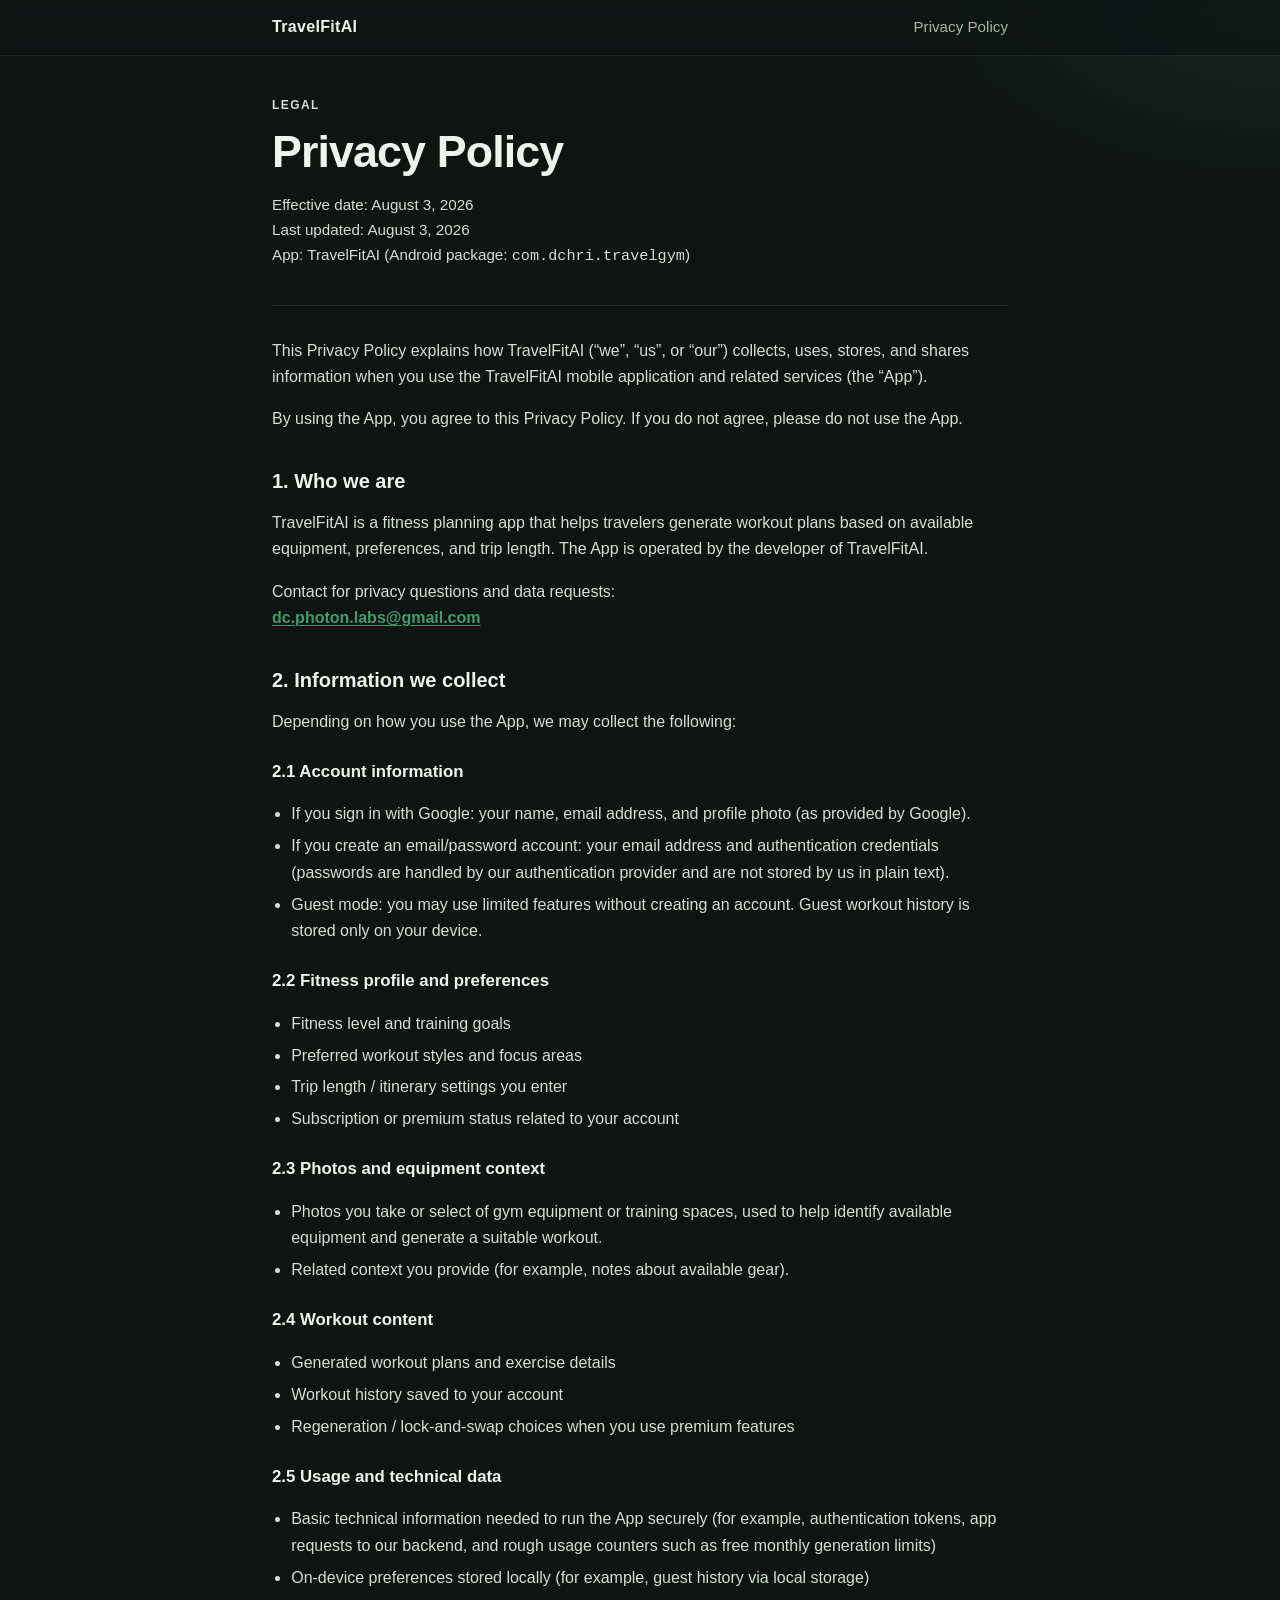
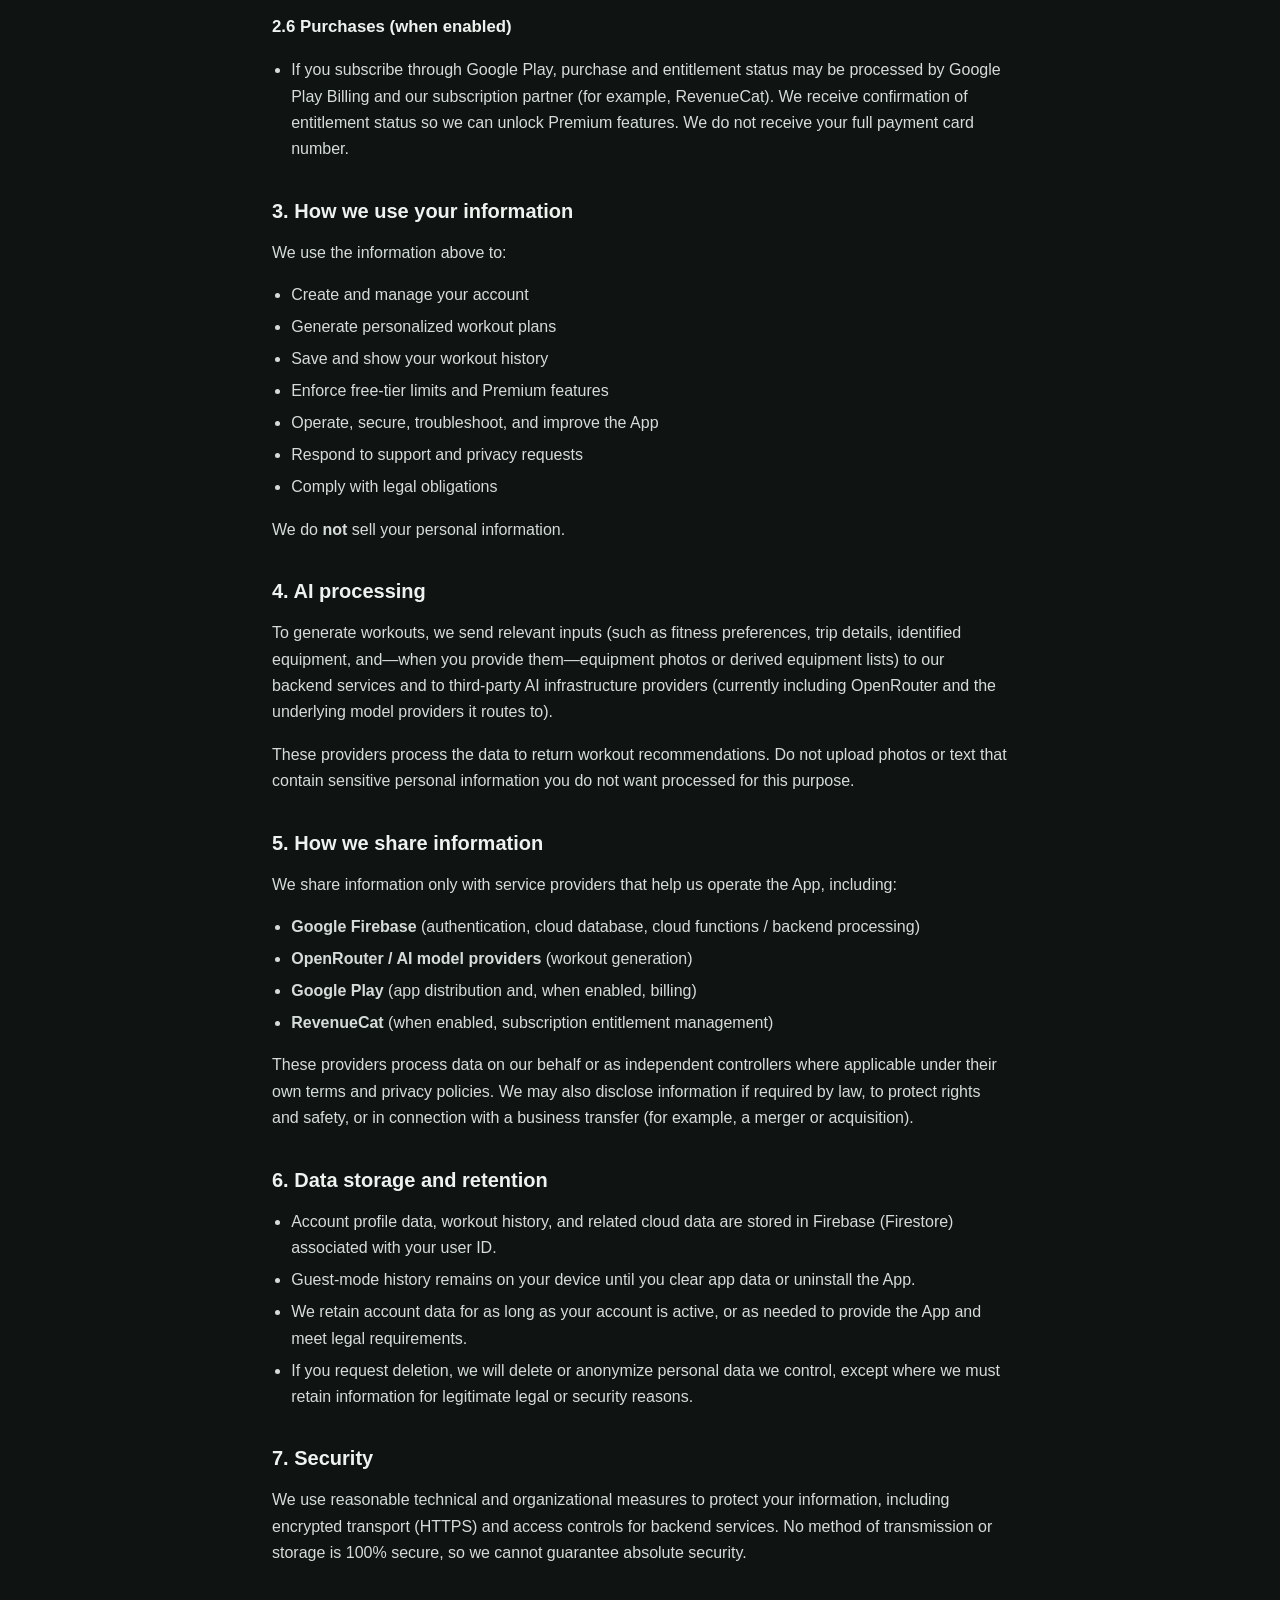
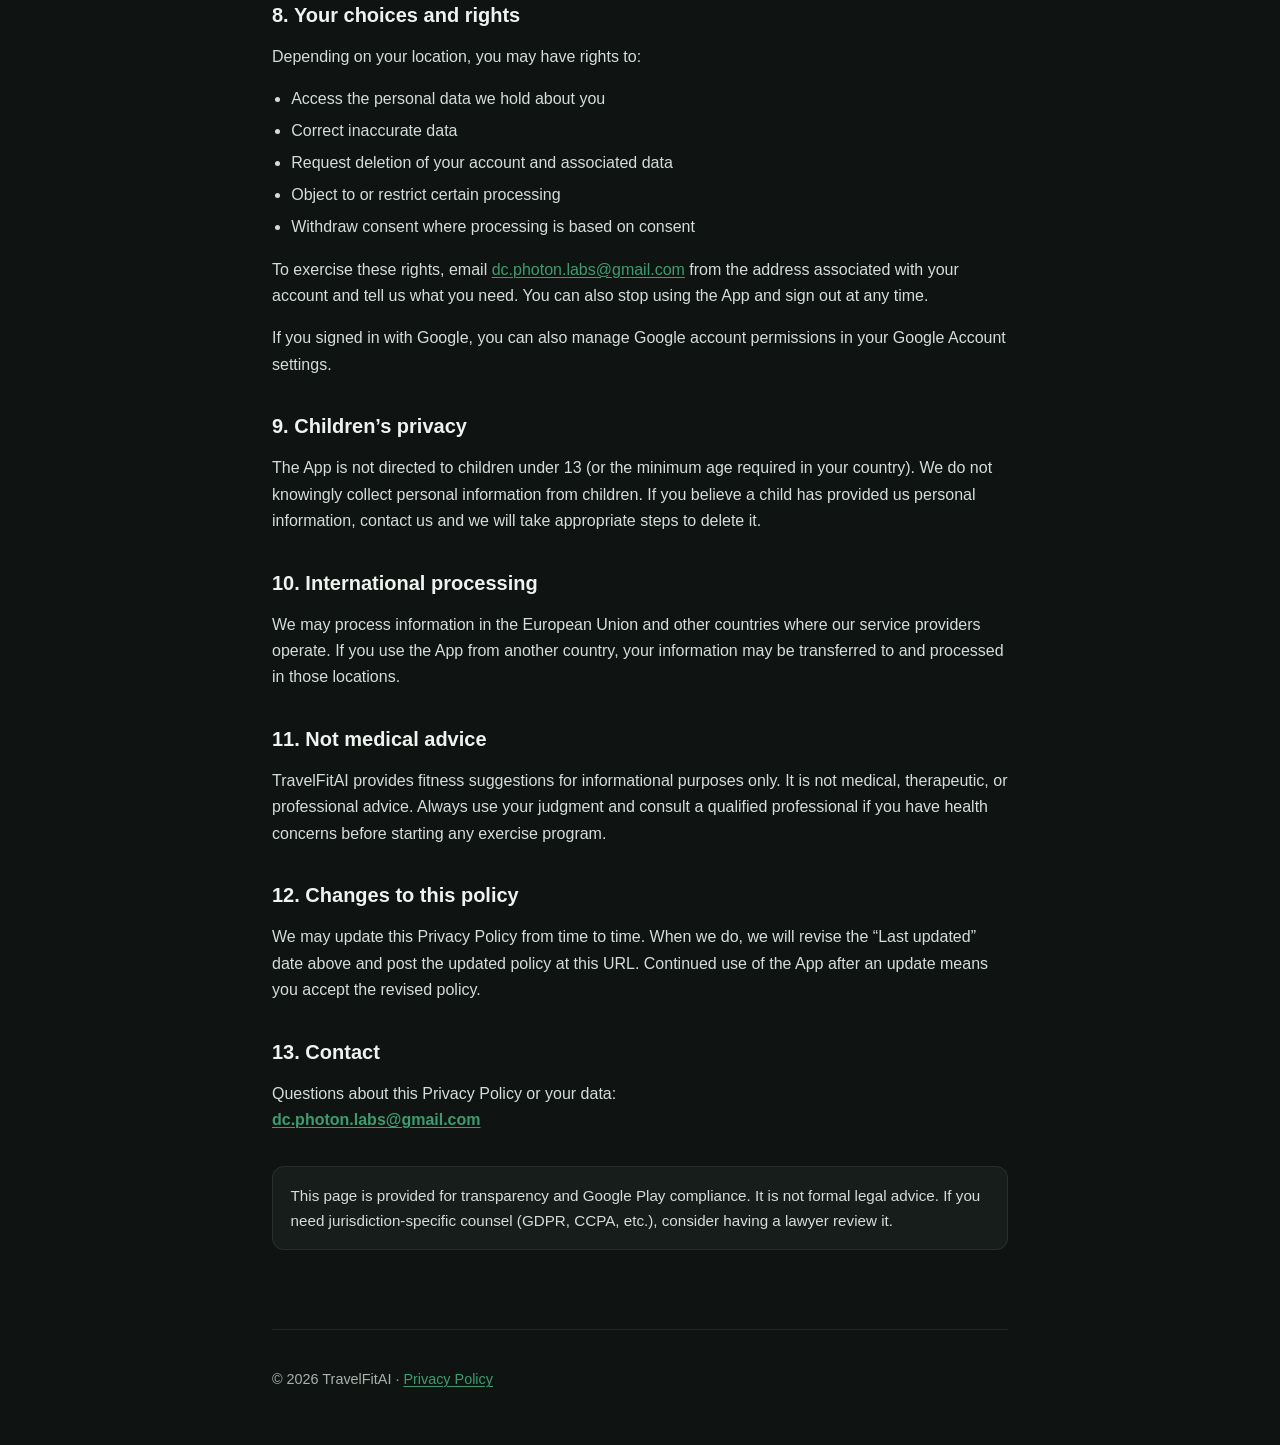
==== privacy.html @ 720876ff "Add TravelFitAI privacy policy site." ====
<!DOCTYPE html>
<html lang="en">
  <head>
    <meta charset="utf-8" />
    <meta name="viewport" content="width=device-width, initial-scale=1" />
    <title>Privacy Policy — TravelFitAI</title>
    <meta
      name="description"
      content="Privacy Policy for TravelFitAI, the AI workout planning app for travelers."
    />
    <link rel="stylesheet" href="styles.css" />
  </head>
  <body>
    <header class="site-header">
      <div class="wrap">
        <a class="brand" href="index.html">TravelFitAI</a>
        <nav>
          <a href="privacy.html">Privacy Policy</a>
        </nav>
      </div>
    </header>

    <main class="wrap policy">
      <header>
        <p class="eyebrow">Legal</p>
        <h1>Privacy Policy</h1>
        <p class="meta">
          Effective date: August 3, 2026<br />
          Last updated: August 3, 2026<br />
          App: TravelFitAI (Android package: <code>com.dchri.travelgym</code>)
        </p>
      </header>

      <p>
        This Privacy Policy explains how TravelFitAI (“we”, “us”, or “our”)
        collects, uses, stores, and shares information when you use the
        TravelFitAI mobile application and related services (the “App”).
      </p>
      <p>
        By using the App, you agree to this Privacy Policy. If you do not agree,
        please do not use the App.
      </p>

      <h2>1. Who we are</h2>
      <p>
        TravelFitAI is a fitness planning app that helps travelers generate
        workout plans based on available equipment, preferences, and trip
        length. The App is operated by the developer of TravelFitAI.
      </p>
      <p>
        Contact for privacy questions and data requests:<br />
        <strong
          ><a href="mailto:dc.photon.labs@gmail.com"
            >dc.photon.labs@gmail.com</a
          ></strong
        >
      </p>

      <h2>2. Information we collect</h2>
      <p>Depending on how you use the App, we may collect the following:</p>

      <h3>2.1 Account information</h3>
      <ul>
        <li>
          If you sign in with Google: your name, email address, and profile
          photo (as provided by Google).
        </li>
        <li>
          If you create an email/password account: your email address and
          authentication credentials (passwords are handled by our
          authentication provider and are not stored by us in plain text).
        </li>
        <li>
          Guest mode: you may use limited features without creating an account.
          Guest workout history is stored only on your device.
        </li>
      </ul>

      <h3>2.2 Fitness profile and preferences</h3>
      <ul>
        <li>Fitness level and training goals</li>
        <li>Preferred workout styles and focus areas</li>
        <li>Trip length / itinerary settings you enter</li>
        <li>Subscription or premium status related to your account</li>
      </ul>

      <h3>2.3 Photos and equipment context</h3>
      <ul>
        <li>
          Photos you take or select of gym equipment or training spaces, used to
          help identify available equipment and generate a suitable workout.
        </li>
        <li>
          Related context you provide (for example, notes about available gear).
        </li>
      </ul>

      <h3>2.4 Workout content</h3>
      <ul>
        <li>Generated workout plans and exercise details</li>
        <li>Workout history saved to your account</li>
        <li>
          Regeneration / lock-and-swap choices when you use premium features
        </li>
      </ul>

      <h3>2.5 Usage and technical data</h3>
      <ul>
        <li>
          Basic technical information needed to run the App securely (for
          example, authentication tokens, app requests to our backend, and
          rough usage counters such as free monthly generation limits)
        </li>
        <li>
          On-device preferences stored locally (for example, guest history via
          local storage)
        </li>
      </ul>

      <h3>2.6 Purchases (when enabled)</h3>
      <ul>
        <li>
          If you subscribe through Google Play, purchase and entitlement status
          may be processed by Google Play Billing and our subscription partner
          (for example, RevenueCat). We receive confirmation of entitlement
          status so we can unlock Premium features. We do not receive your full
          payment card number.
        </li>
      </ul>

      <h2>3. How we use your information</h2>
      <p>We use the information above to:</p>
      <ul>
        <li>Create and manage your account</li>
        <li>Generate personalized workout plans</li>
        <li>Save and show your workout history</li>
        <li>Enforce free-tier limits and Premium features</li>
        <li>Operate, secure, troubleshoot, and improve the App</li>
        <li>Respond to support and privacy requests</li>
        <li>Comply with legal obligations</li>
      </ul>
      <p>
        We do <strong>not</strong> sell your personal information.
      </p>

      <h2>4. AI processing</h2>
      <p>
        To generate workouts, we send relevant inputs (such as fitness
        preferences, trip details, identified equipment, and—when you provide
        them—equipment photos or derived equipment lists) to our backend
        services and to third-party AI infrastructure providers (currently
        including OpenRouter and the underlying model providers it routes to).
      </p>
      <p>
        These providers process the data to return workout recommendations.
        Do not upload photos or text that contain sensitive personal information
        you do not want processed for this purpose.
      </p>

      <h2>5. How we share information</h2>
      <p>
        We share information only with service providers that help us operate
        the App, including:
      </p>
      <ul>
        <li>
          <strong>Google Firebase</strong> (authentication, cloud database,
          cloud functions / backend processing)
        </li>
        <li>
          <strong>OpenRouter / AI model providers</strong> (workout generation)
        </li>
        <li>
          <strong>Google Play</strong> (app distribution and, when enabled,
          billing)
        </li>
        <li>
          <strong>RevenueCat</strong> (when enabled, subscription entitlement
          management)
        </li>
      </ul>
      <p>
        These providers process data on our behalf or as independent controllers
        where applicable under their own terms and privacy policies. We may also
        disclose information if required by law, to protect rights and safety,
        or in connection with a business transfer (for example, a merger or
        acquisition).
      </p>

      <h2>6. Data storage and retention</h2>
      <ul>
        <li>
          Account profile data, workout history, and related cloud data are
          stored in Firebase (Firestore) associated with your user ID.
        </li>
        <li>
          Guest-mode history remains on your device until you clear app data or
          uninstall the App.
        </li>
        <li>
          We retain account data for as long as your account is active, or as
          needed to provide the App and meet legal requirements.
        </li>
        <li>
          If you request deletion, we will delete or anonymize personal data we
          control, except where we must retain information for legitimate legal
          or security reasons.
        </li>
      </ul>

      <h2>7. Security</h2>
      <p>
        We use reasonable technical and organizational measures to protect your
        information, including encrypted transport (HTTPS) and access controls
        for backend services. No method of transmission or storage is 100%
        secure, so we cannot guarantee absolute security.
      </p>

      <h2>8. Your choices and rights</h2>
      <p>Depending on your location, you may have rights to:</p>
      <ul>
        <li>Access the personal data we hold about you</li>
        <li>Correct inaccurate data</li>
        <li>Request deletion of your account and associated data</li>
        <li>Object to or restrict certain processing</li>
        <li>Withdraw consent where processing is based on consent</li>
      </ul>
      <p>
        To exercise these rights, email
        <a href="mailto:dc.photon.labs@gmail.com">dc.photon.labs@gmail.com</a>
        from the address associated with your account and tell us what you need.
        You can also stop using the App and sign out at any time.
      </p>
      <p>
        If you signed in with Google, you can also manage Google account
        permissions in your Google Account settings.
      </p>

      <h2>9. Children’s privacy</h2>
      <p>
        The App is not directed to children under 13 (or the minimum age
        required in your country). We do not knowingly collect personal
        information from children. If you believe a child has provided us
        personal information, contact us and we will take appropriate steps to
        delete it.
      </p>

      <h2>10. International processing</h2>
      <p>
        We may process information in the European Union and other countries
        where our service providers operate. If you use the App from another
        country, your information may be transferred to and processed in those
        locations.
      </p>

      <h2>11. Not medical advice</h2>
      <p>
        TravelFitAI provides fitness suggestions for informational purposes
        only. It is not medical, therapeutic, or professional advice. Always
        use your judgment and consult a qualified professional if you have
        health concerns before starting any exercise program.
      </p>

      <h2>12. Changes to this policy</h2>
      <p>
        We may update this Privacy Policy from time to time. When we do, we will
        revise the “Last updated” date above and post the updated policy at this
        URL. Continued use of the App after an update means you accept the
        revised policy.
      </p>

      <h2>13. Contact</h2>
      <p>
        Questions about this Privacy Policy or your data:<br />
        <strong
          ><a href="mailto:dc.photon.labs@gmail.com"
            >dc.photon.labs@gmail.com</a
          ></strong
        >
      </p>

      <p class="note">
        This page is provided for transparency and Google Play compliance. It is
        not formal legal advice. If you need jurisdiction-specific counsel
        (GDPR, CCPA, etc.), consider having a lawyer review it.
      </p>
    </main>

    <footer class="site-footer wrap">
      <p>
        © <span id="year"></span> TravelFitAI ·
        <a href="privacy.html">Privacy Policy</a>
      </p>
    </footer>
    <script>
      document.getElementById("year").textContent = new Date().getFullYear();
    </script>
  </body>
</html>
---- styles.css ----
:root {
  --bg: #0f1412;
  --surface: #171d1a;
  --text: #eef3ef;
  --muted: #a7b3ab;
  --accent: #3d9b6e;
  --line: rgba(255, 255, 255, 0.08);
  --max: 46rem;
}

* {
  box-sizing: border-box;
}

html {
  scroll-behavior: smooth;
}

body {
  margin: 0;
  min-height: 100vh;
  font-family: "Segoe UI", "Helvetica Neue", Arial, sans-serif;
  color: var(--text);
  background:
    radial-gradient(900px 420px at 10% -10%, rgba(61, 155, 110, 0.18), transparent 60%),
    radial-gradient(700px 360px at 100% 0%, rgba(90, 140, 120, 0.12), transparent 55%),
    var(--bg);
  line-height: 1.65;
}

a {
  color: var(--accent);
  text-decoration-thickness: 1px;
  text-underline-offset: 0.15em;
}

a:hover {
  color: #62c091;
}

.wrap {
  width: min(100% - 2rem, var(--max));
  margin-inline: auto;
}

.site-header {
  border-bottom: 1px solid var(--line);
  background: rgba(15, 20, 18, 0.72);
  backdrop-filter: blur(10px);
  position: sticky;
  top: 0;
}

.site-header .wrap {
  display: flex;
  align-items: center;
  justify-content: space-between;
  padding: 0.9rem 0;
}

.brand {
  color: var(--text);
  font-weight: 700;
  letter-spacing: 0.02em;
  text-decoration: none;
}

nav a {
  color: var(--muted);
  text-decoration: none;
  font-size: 0.95rem;
}

nav a:hover {
  color: var(--text);
}

.hero {
  padding: 4.5rem 0 3rem;
}

.eyebrow {
  margin: 0 0 0.6rem;
  color: var(--accent);
  text-transform: uppercase;
  letter-spacing: 0.12em;
  font-size: 0.75rem;
  font-weight: 700;
}

h1 {
  margin: 0 0 0.8rem;
  font-size: clamp(2rem, 5vw, 2.8rem);
  line-height: 1.15;
  letter-spacing: -0.02em;
}

.lede {
  color: var(--muted);
  font-size: 1.1rem;
  max-width: 36rem;
}

.button {
  display: inline-block;
  margin-top: 0.5rem;
  padding: 0.8rem 1.15rem;
  border-radius: 999px;
  background: var(--accent);
  color: #04140c;
  font-weight: 700;
  text-decoration: none;
}

.button:hover {
  color: #04140c;
  background: #4fb07f;
}

.policy {
  padding: 2.5rem 0 4rem;
}

.policy header {
  margin-bottom: 2rem;
  padding-bottom: 1.25rem;
  border-bottom: 1px solid var(--line);
}

.meta {
  color: var(--muted);
  font-size: 0.95rem;
}

.policy h2 {
  margin: 2.2rem 0 0.7rem;
  font-size: 1.25rem;
  line-height: 1.3;
}

.policy h3 {
  margin: 1.4rem 0 0.5rem;
  font-size: 1.05rem;
}

.policy p,
.policy li {
  color: #d5ddd8;
}

.policy ul {
  padding-left: 1.2rem;
}

.policy li + li {
  margin-top: 0.35rem;
}

.note {
  margin-top: 2rem;
  padding: 1rem 1.1rem;
  border: 1px solid var(--line);
  border-radius: 12px;
  background: var(--surface);
  color: var(--muted);
  font-size: 0.95rem;
}

.site-footer {
  padding: 1.5rem 0 2.5rem;
  color: var(--muted);
  font-size: 0.9rem;
  border-top: 1px solid var(--line);
}
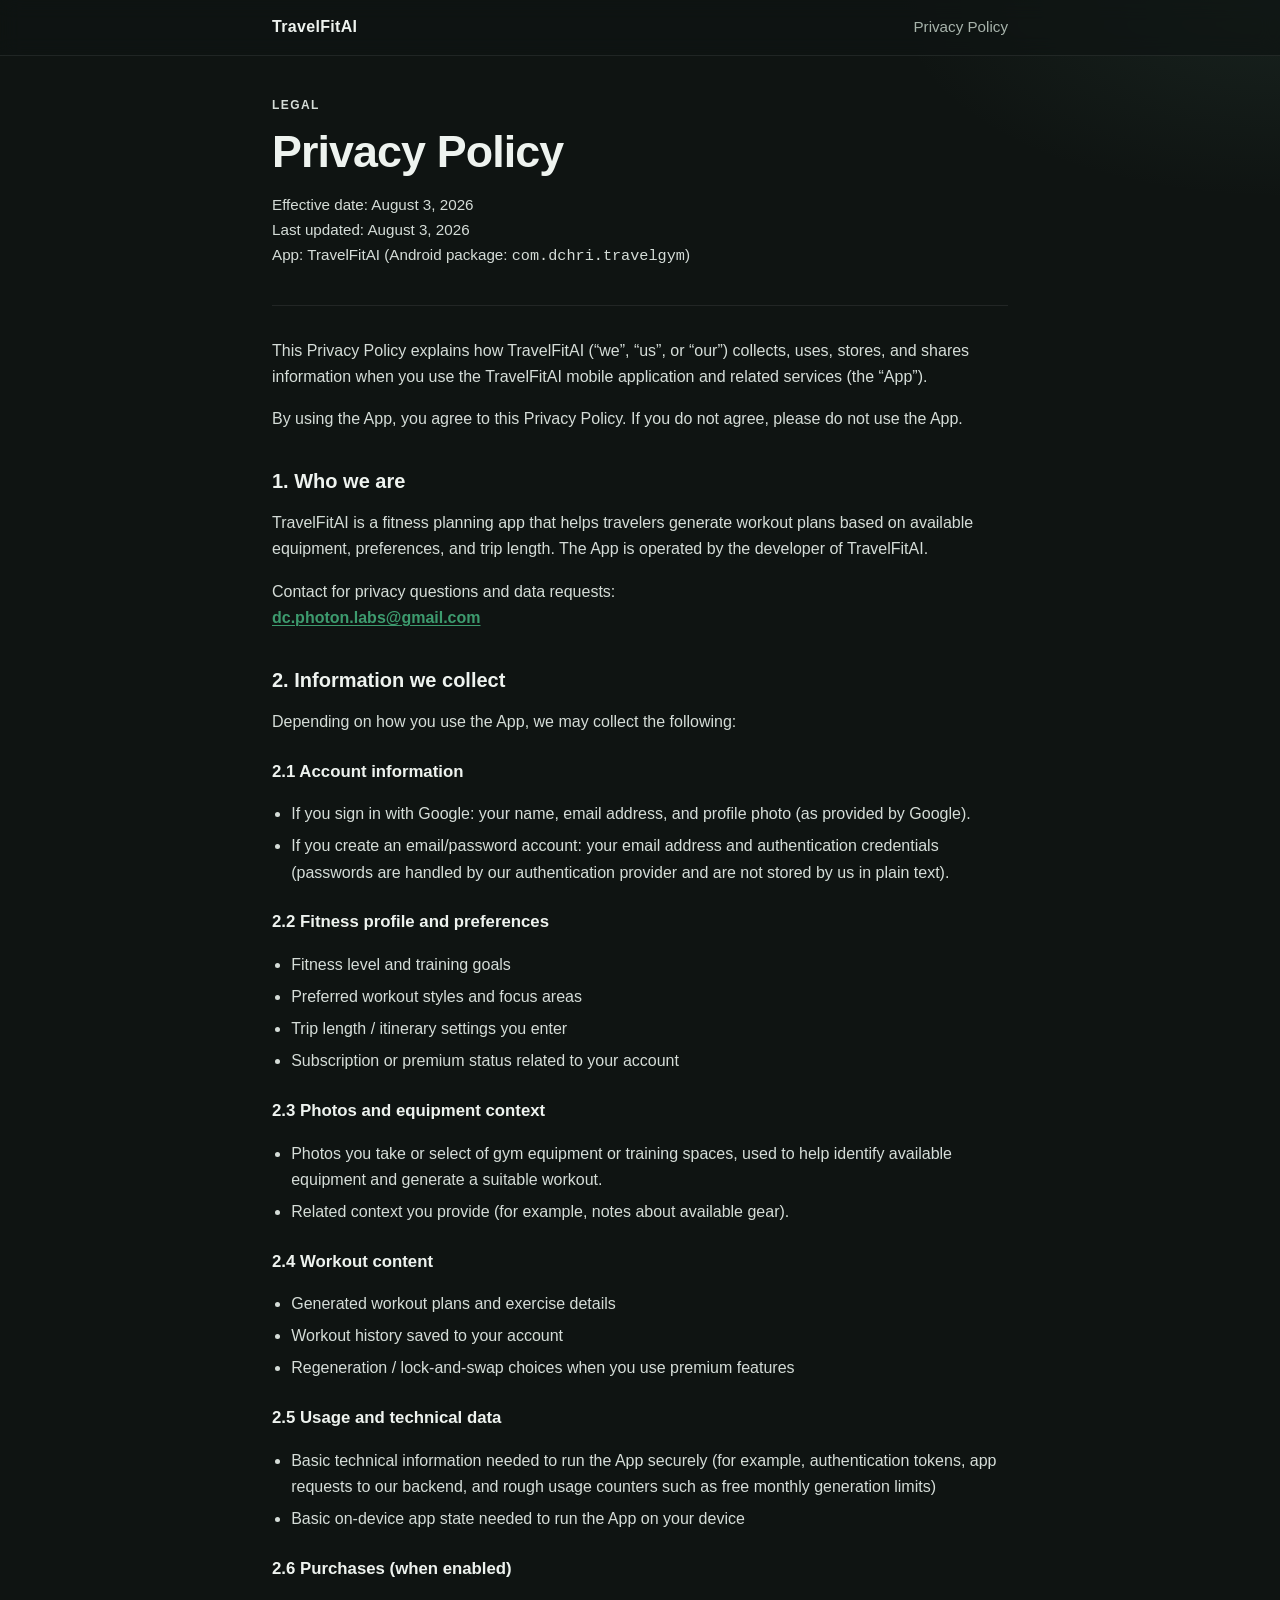
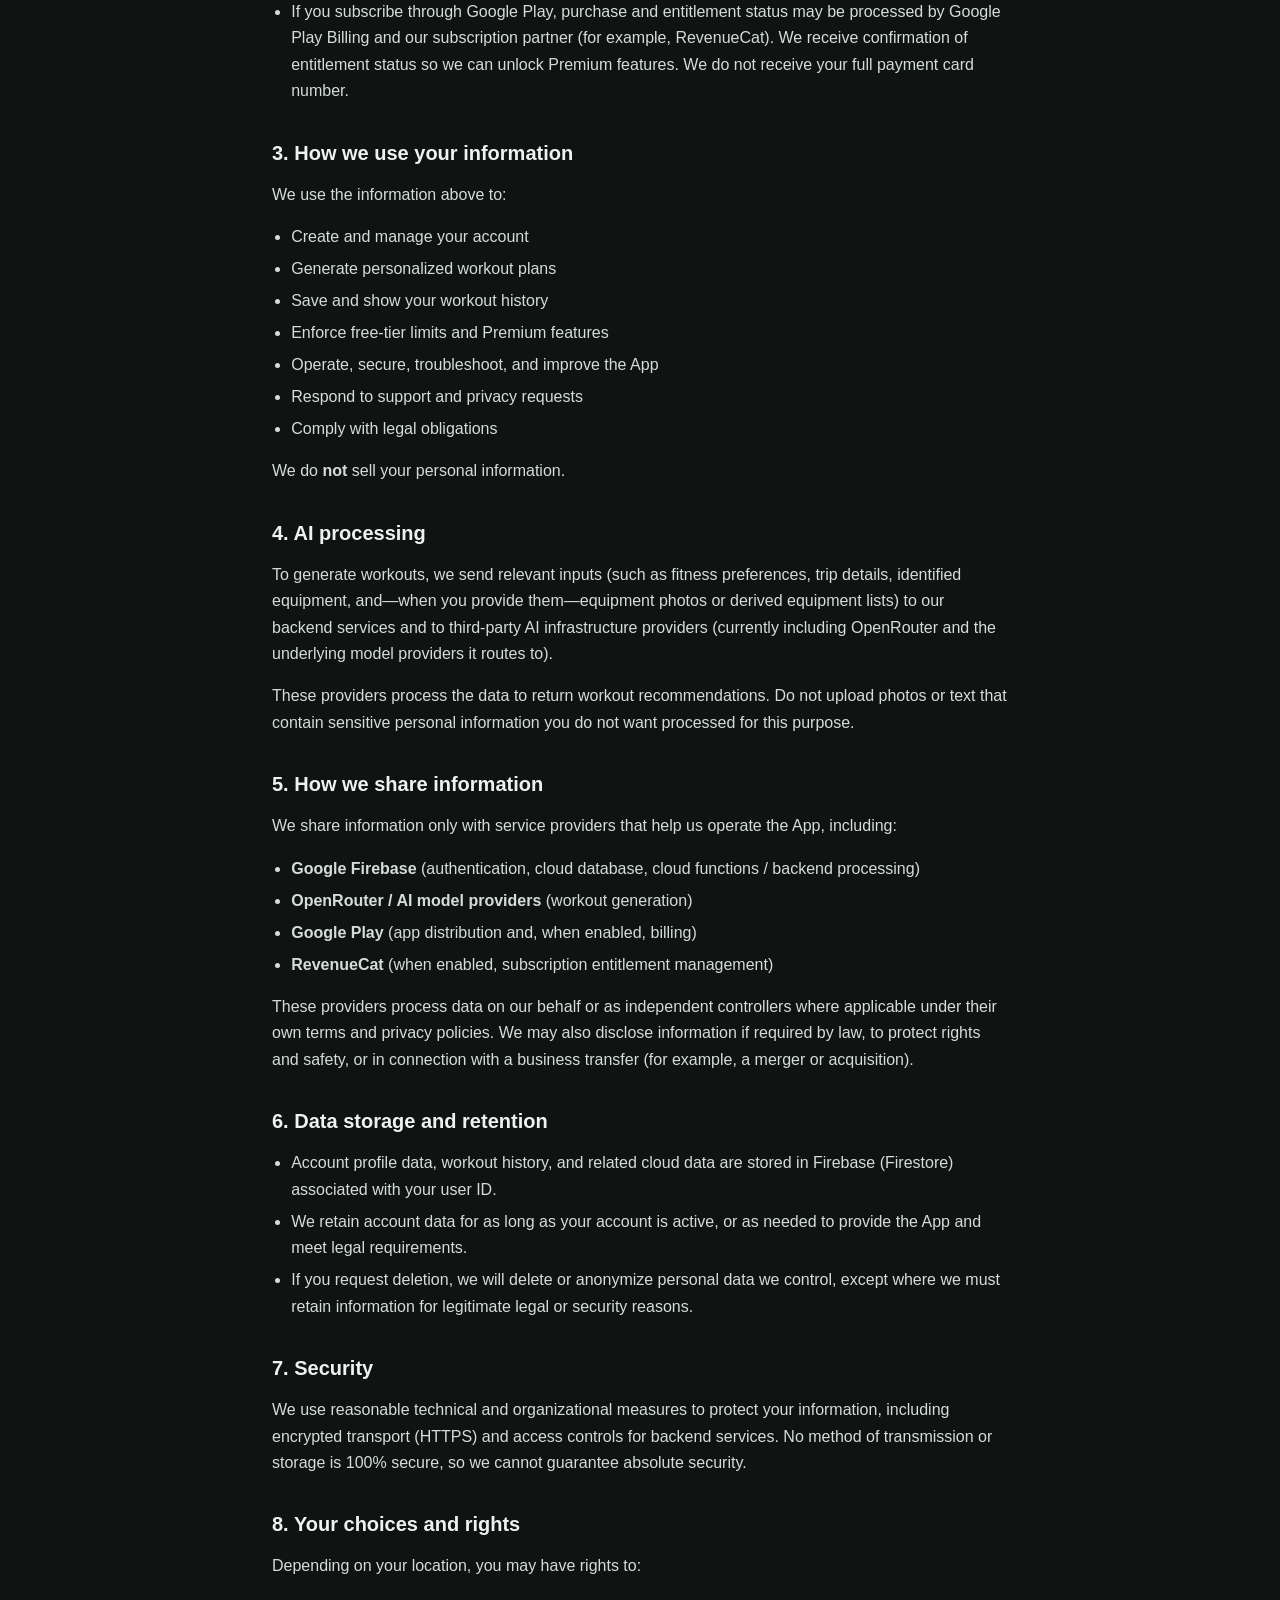
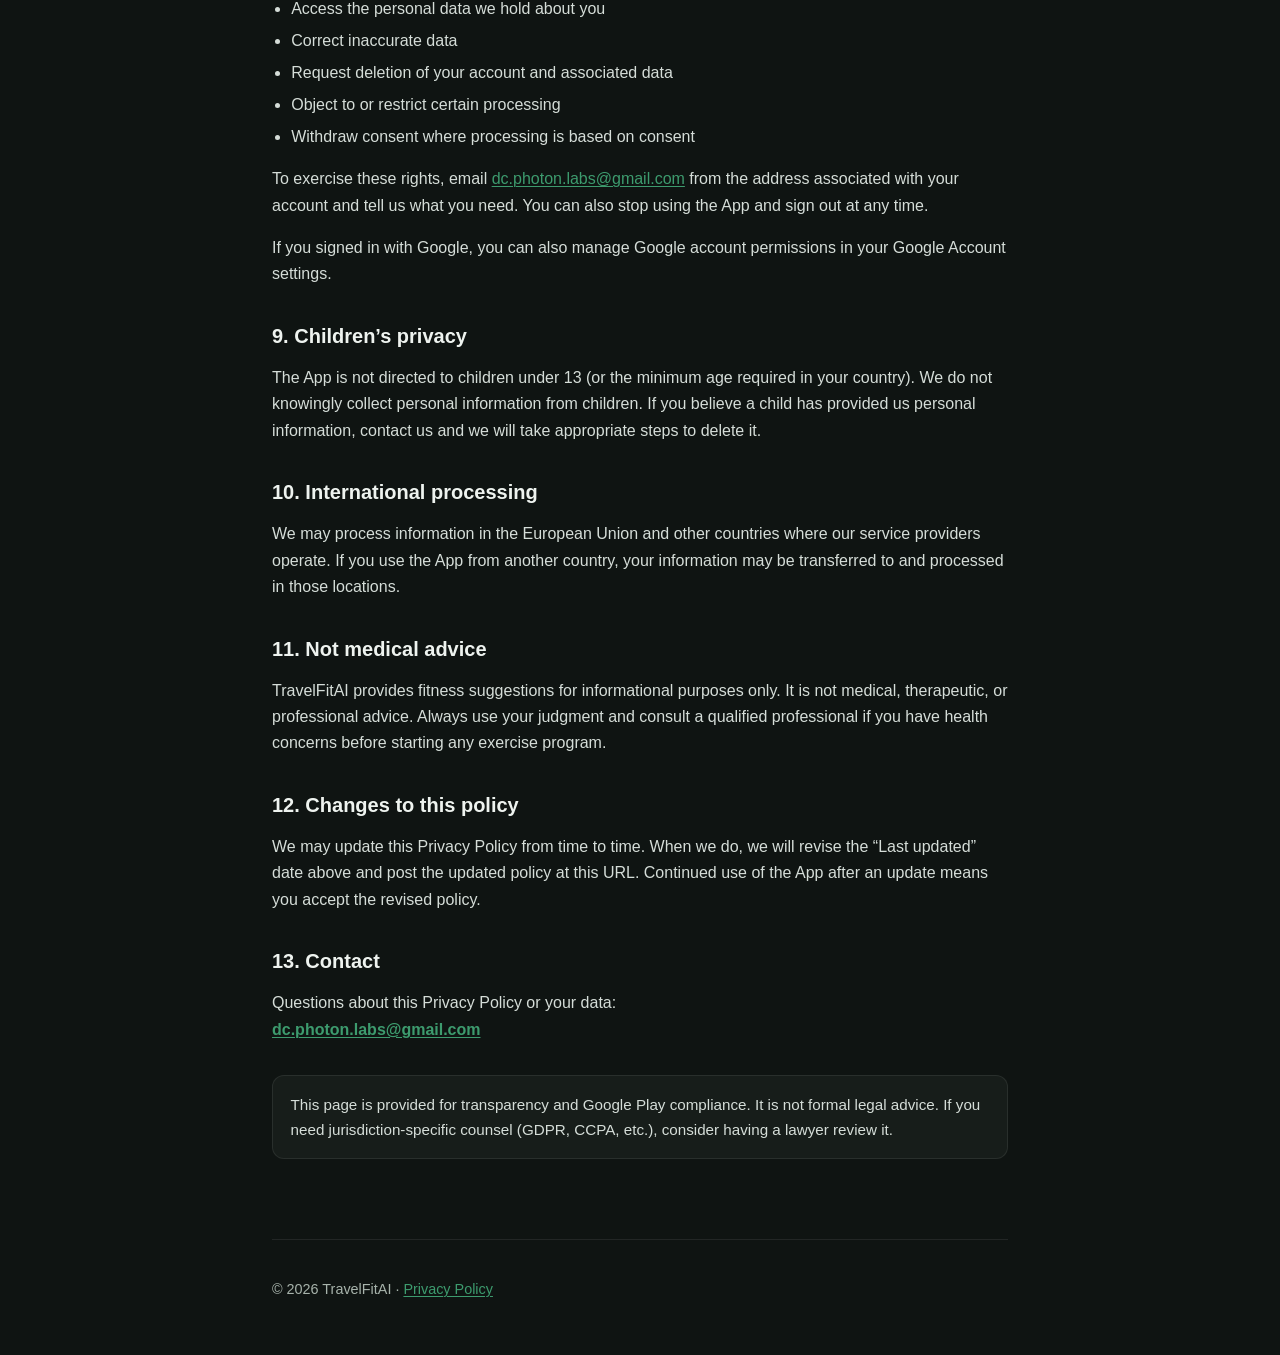
==== commit d28718c2: "Remove guest mode from privacy policy." ====
--- a/privacy.html
+++ b/privacy.html
@@ -70,10 +70,6 @@
           authentication credentials (passwords are handled by our
           authentication provider and are not stored by us in plain text).
         </li>
-        <li>
-          Guest mode: you may use limited features without creating an account.
-          Guest workout history is stored only on your device.
-        </li>
       </ul>
 
       <h3>2.2 Fitness profile and preferences</h3>
@@ -112,8 +108,7 @@
           rough usage counters such as free monthly generation limits)
         </li>
         <li>
-          On-device preferences stored locally (for example, guest history via
-          local storage)
+          Basic on-device app state needed to run the App on your device
         </li>
       </ul>
 
@@ -194,10 +189,6 @@
           stored in Firebase (Firestore) associated with your user ID.
         </li>
         <li>
-          Guest-mode history remains on your device until you clear app data or
-          uninstall the App.
-        </li>
-        <li>
           We retain account data for as long as your account is active, or as
           needed to provide the App and meet legal requirements.
         </li>
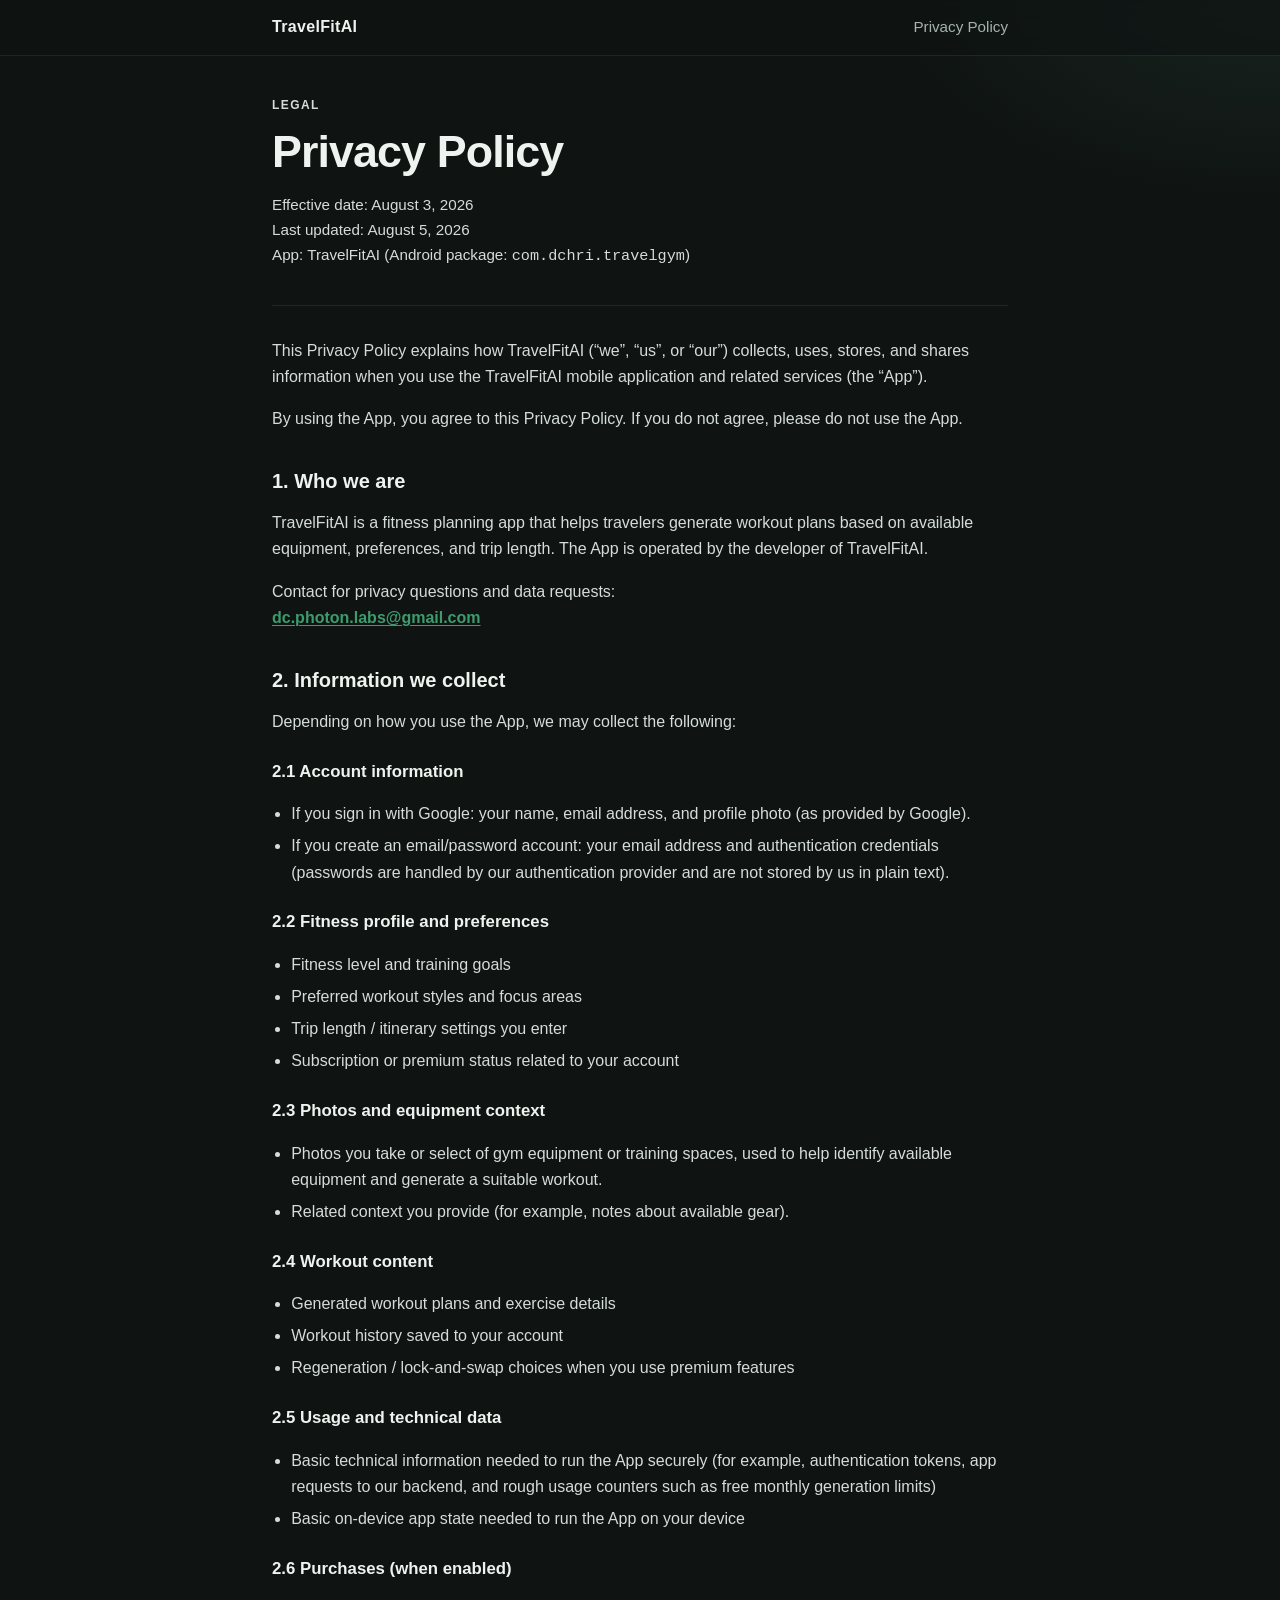
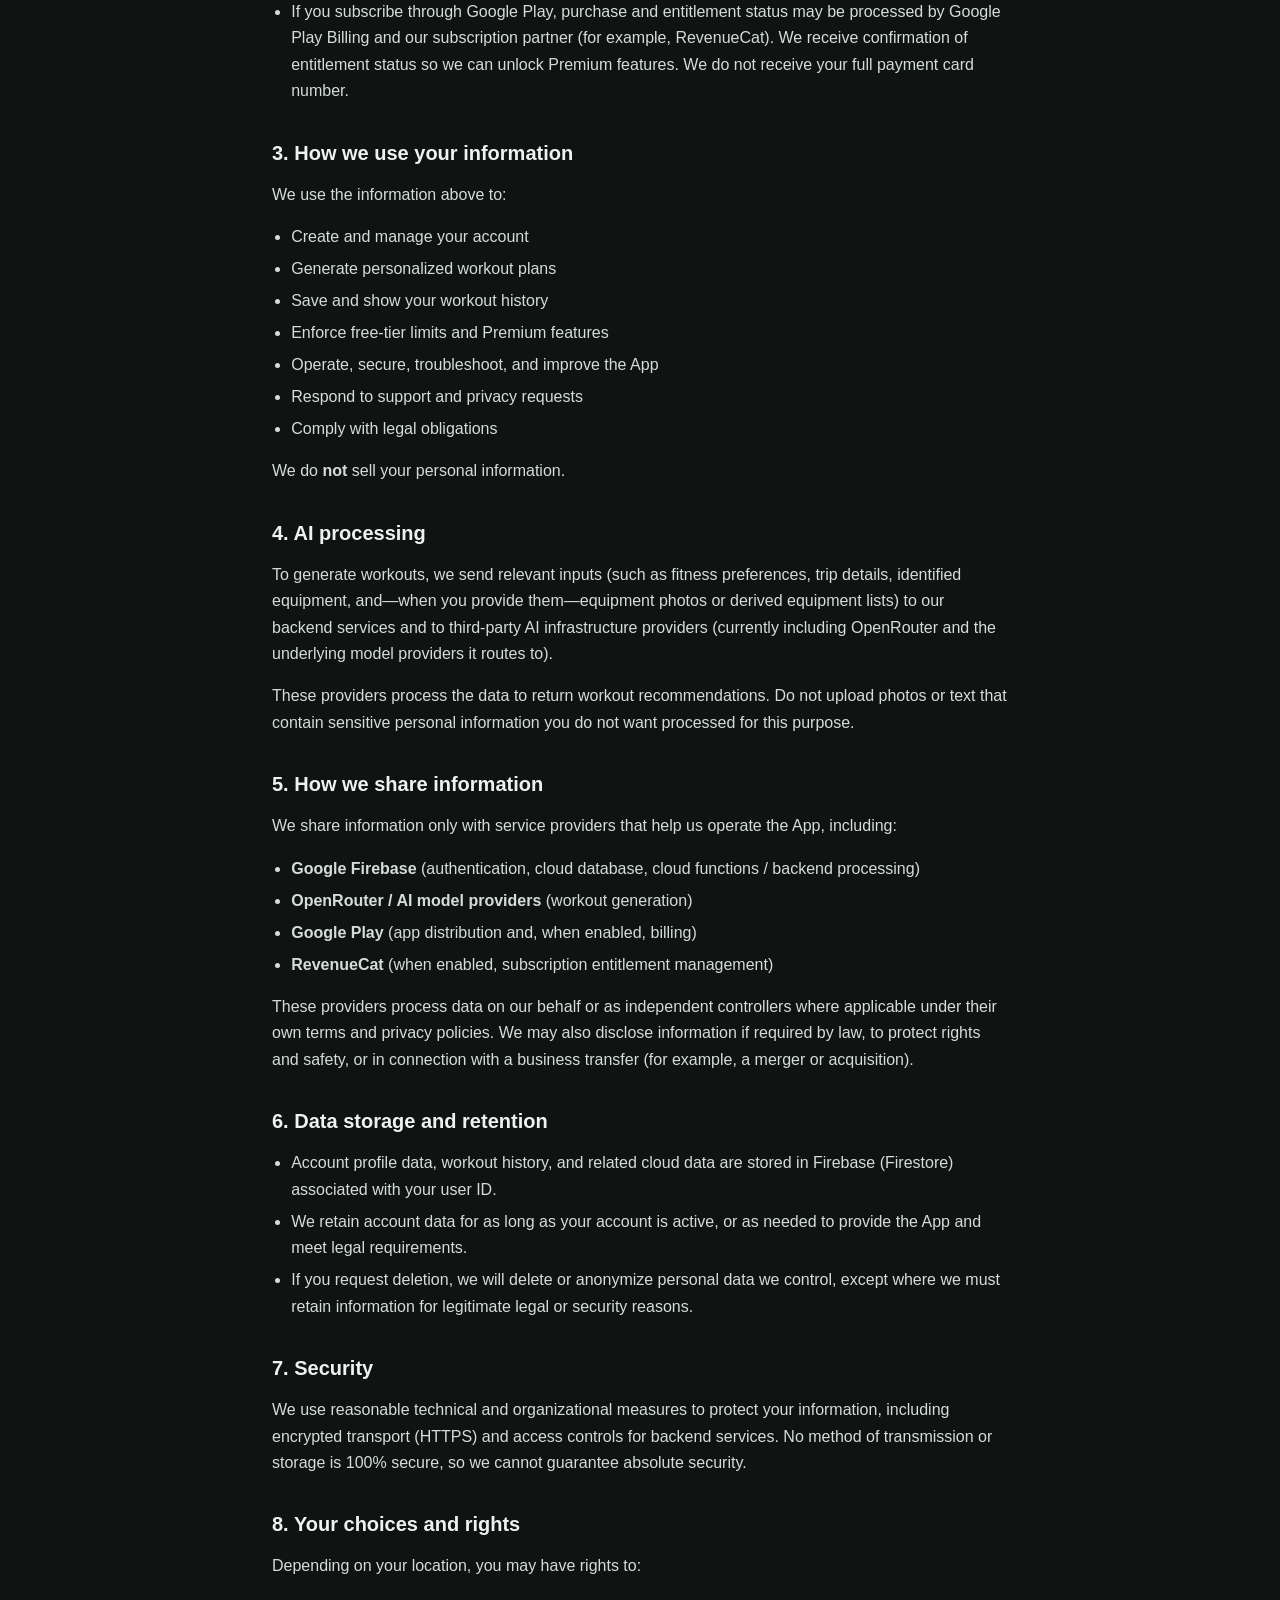
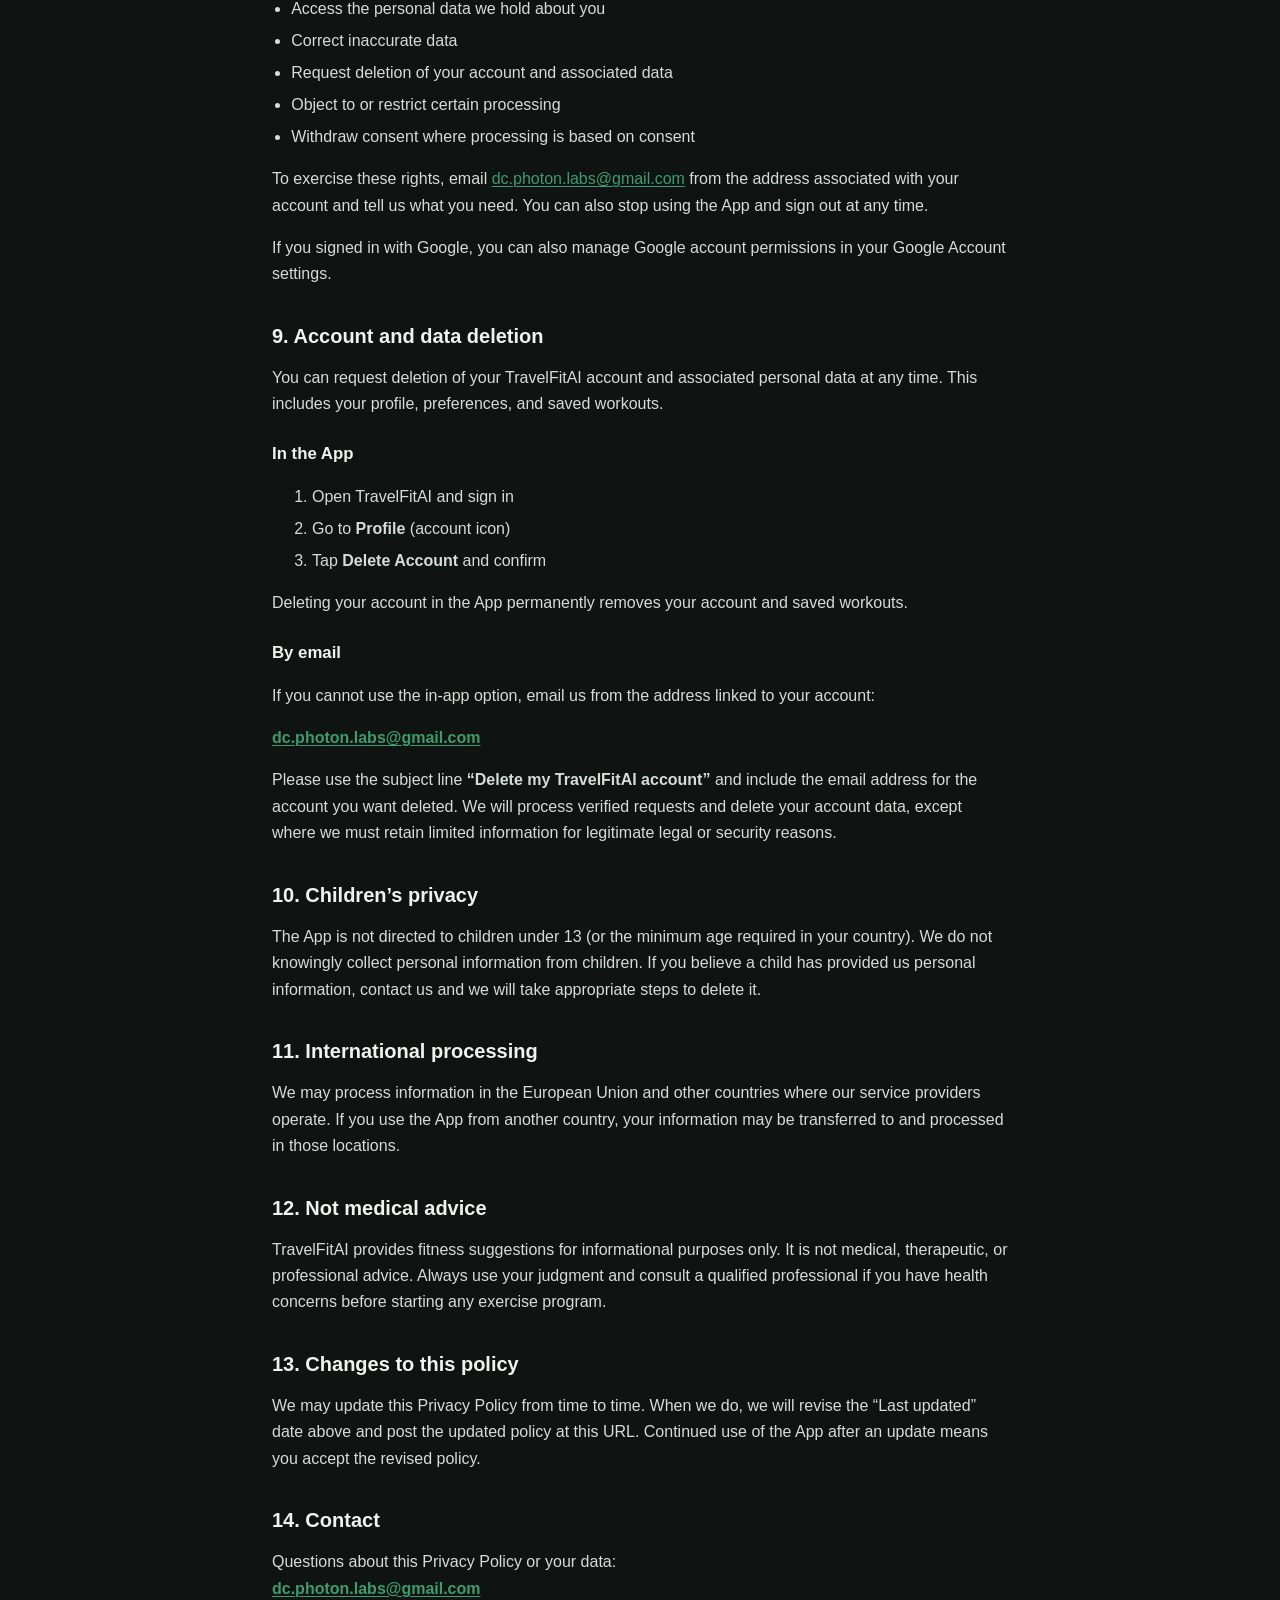
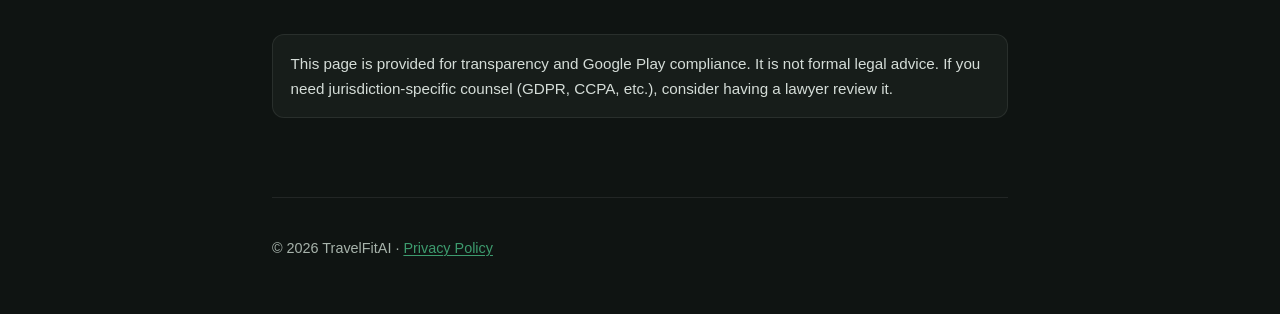
==== commit d1008893: "Add account and data deletion instructions for Play Console." ====
--- a/privacy.html
+++ b/privacy.html
@@ -26,7 +26,7 @@
         <h1>Privacy Policy</h1>
         <p class="meta">
           Effective date: August 3, 2026<br />
-          Last updated: August 3, 2026<br />
+          Last updated: August 5, 2026<br />
           App: TravelFitAI (Android package: <code>com.dchri.travelgym</code>)
         </p>
       </header>
@@ -227,7 +227,43 @@
         permissions in your Google Account settings.
       </p>
 
-      <h2>9. Children’s privacy</h2>
+      <h2 id="data-deletion">9. Account and data deletion</h2>
+      <p>
+        You can request deletion of your TravelFitAI account and associated
+        personal data at any time. This includes your profile, preferences, and
+        saved workouts.
+      </p>
+      <h3>In the App</h3>
+      <ol>
+        <li>Open TravelFitAI and sign in</li>
+        <li>Go to <strong>Profile</strong> (account icon)</li>
+        <li>Tap <strong>Delete Account</strong> and confirm</li>
+      </ol>
+      <p>
+        Deleting your account in the App permanently removes your account and
+        saved workouts.
+      </p>
+      <h3>By email</h3>
+      <p>
+        If you cannot use the in-app option, email us from the address linked to
+        your account:
+      </p>
+      <p>
+        <strong
+          ><a href="mailto:dc.photon.labs@gmail.com?subject=Delete%20my%20TravelFitAI%20account"
+            >dc.photon.labs@gmail.com</a
+          ></strong
+        >
+      </p>
+      <p>
+        Please use the subject line
+        <strong>“Delete my TravelFitAI account”</strong> and include the email
+        address for the account you want deleted. We will process verified
+        requests and delete your account data, except where we must retain
+        limited information for legitimate legal or security reasons.
+      </p>
+
+      <h2>10. Children’s privacy</h2>
       <p>
         The App is not directed to children under 13 (or the minimum age
         required in your country). We do not knowingly collect personal
@@ -236,7 +272,7 @@
         delete it.
       </p>
 
-      <h2>10. International processing</h2>
+      <h2>11. International processing</h2>
       <p>
         We may process information in the European Union and other countries
         where our service providers operate. If you use the App from another
@@ -244,7 +280,7 @@
         locations.
       </p>
 
-      <h2>11. Not medical advice</h2>
+      <h2>12. Not medical advice</h2>
       <p>
         TravelFitAI provides fitness suggestions for informational purposes
         only. It is not medical, therapeutic, or professional advice. Always
@@ -252,7 +288,7 @@
         health concerns before starting any exercise program.
       </p>
 
-      <h2>12. Changes to this policy</h2>
+      <h2>13. Changes to this policy</h2>
       <p>
         We may update this Privacy Policy from time to time. When we do, we will
         revise the “Last updated” date above and post the updated policy at this
@@ -260,7 +296,7 @@
         revised policy.
       </p>
 
-      <h2>13. Contact</h2>
+      <h2>14. Contact</h2>
       <p>
         Questions about this Privacy Policy or your data:<br />
         <strong
